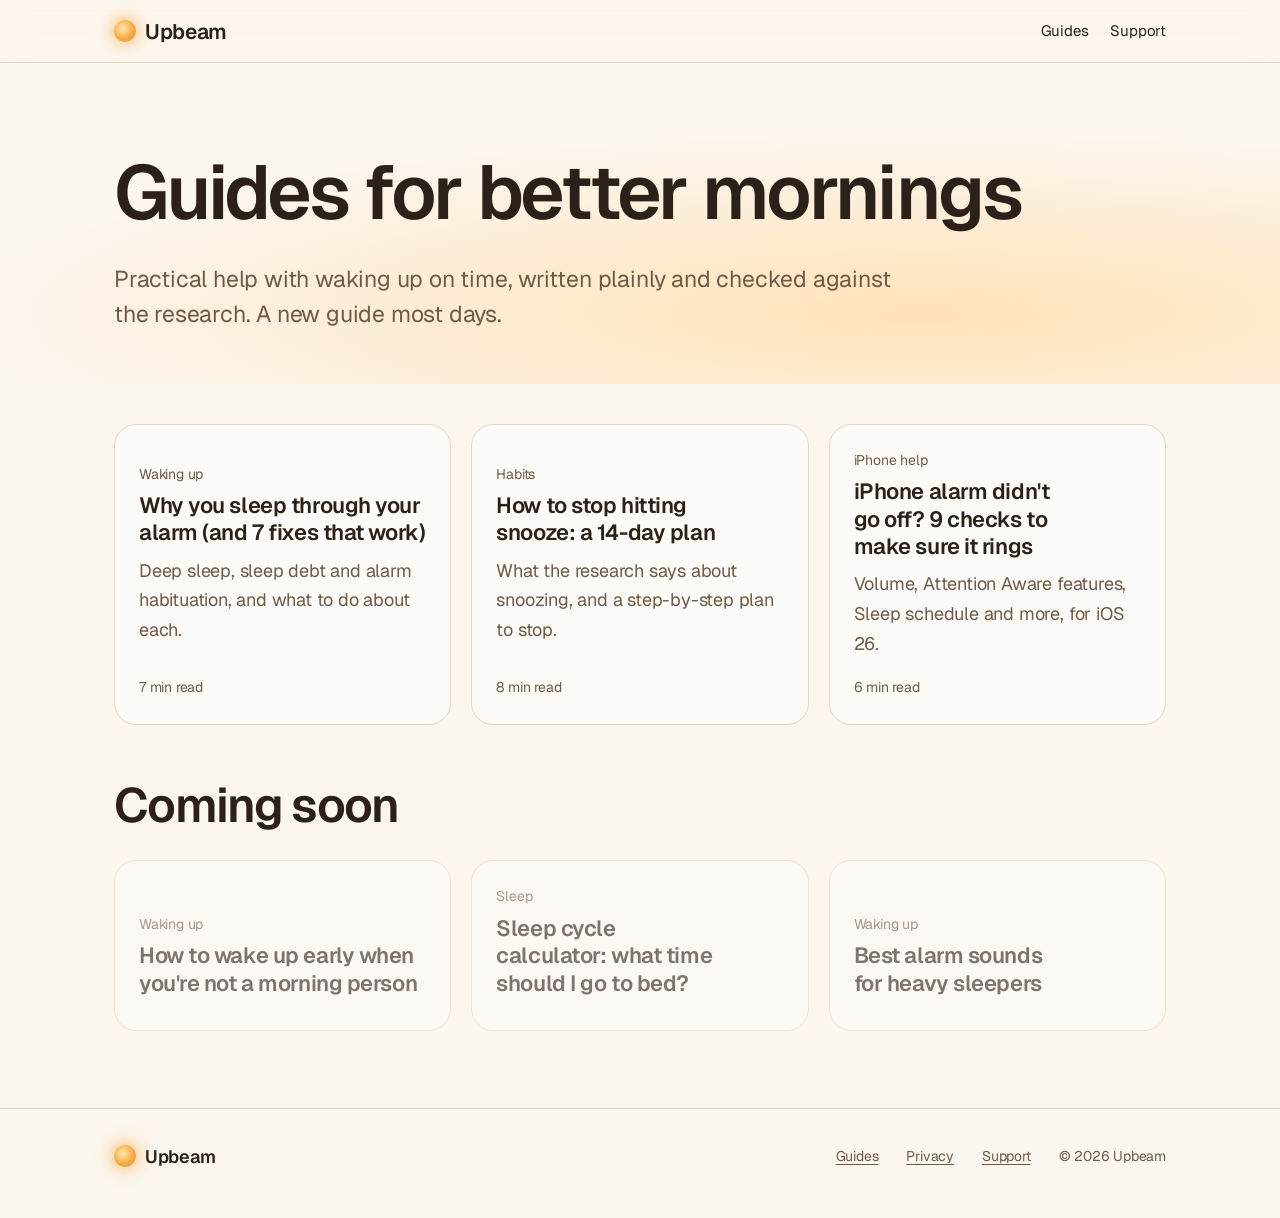
==== guides/index.html @ 90405f2b "Coral accent with Geist and a larger type scale (variant) Co-Authored-By: Claude Opus 5.5 <noreply@a" ====
<!DOCTYPE html>
<html lang="en">
<head>
<meta charset="utf-8">
<meta name="viewport" content="width=device-width,initial-scale=1">
<title>Wake-Up Guides | Upbeam</title>
<meta name="description" content="Practical, research-backed guides to waking up on time: heavy sleepers, snoozing, iPhone alarm problems and better mornings.">
<link rel="canonical" href="https://getupbeam.com/guides/">
<link rel="icon" href="../favicon.svg" type="image/svg+xml">
<link rel="preconnect" href="https://fonts.googleapis.com"><link rel="preconnect" href="https://fonts.gstatic.com" crossorigin>
<link href="https://fonts.googleapis.com/css2?family=Geist:wght@300..700&display=swap" rel="stylesheet">
<link rel="stylesheet" href="../style.css">
</head>
<body>
<nav class="top"><div class="wrap">
  <a class="logo" href="../index.html"><i></i>Upbeam</a>
  <a class="l" href="index.html">Guides</a>
  <a class="l" href="../support.html">Support</a>
</div></nav>

<header class="hero"><div class="wrap" style="grid-template-columns:minmax(0,1fr);padding-bottom:30px">
  <div>
    <h1>Guides for better mornings</h1>
    <p class="lead">Practical help with waking up on time, written plainly and checked against the research. A new guide most days.</p>
  </div>
</div></header>

<section class="band" style="padding-top:10px"><div class="wrap">
  <div class="glist">
    <a class="gcard" href="why-you-sleep-through-your-alarm.html"><span class="small">Waking up</span><h3>Why you sleep through your alarm (and 7 fixes that work)</h3><p class="sub">Deep sleep, sleep debt and alarm habituation, and what to do about each.</p><span class="small">7 min read</span></a>
    <a class="gcard" href="how-to-stop-hitting-snooze.html"><span class="small">Habits</span><h3>How to stop hitting snooze: a 14-day plan</h3><p class="sub">What the research says about snoozing, and a step-by-step plan to stop.</p><span class="small">8 min read</span></a>
    <a class="gcard" href="iphone-alarm-didnt-go-off.html"><span class="small">iPhone help</span><h3>iPhone alarm didn't go off? 9 checks to make sure it rings</h3><p class="sub">Volume, Attention Aware features, Sleep schedule and more, for iOS 26.</p><span class="small">6 min read</span></a>
  </div>
  <h2 style="margin-top:56px">Coming soon</h2>
  <div class="glist">
    <div class="gcard soon"><span class="small">Waking up</span><h3>How to wake up early when you're not a morning person</h3></div>
    <div class="gcard soon"><span class="small">Sleep</span><h3>Sleep cycle calculator: what time should I go to bed?</h3></div>
    <div class="gcard soon"><span class="small">Waking up</span><h3>Best alarm sounds for heavy sleepers</h3></div>
  </div>
</div></section>

<footer><div class="wrap">
  <a class="logo" href="../index.html"><i></i>Upbeam</a>
  <a href="index.html">Guides</a><a href="../privacy.html">Privacy</a><a href="../support.html">Support</a>
  <span>© 2026 Upbeam</span>
</div></footer>
</body>
</html>
---- style.css ----
/*
VOICE: calm, warm, trustworthy — a morning, not a sales pitch.
IDEA: the page is the sky of the Upbeam app: sunrise by day, moonlit at night.
PICTURE: a sun (moon at night) rising out of a soft horizon with the app's "rings in" card.
COLOUR and TYPE: warm beige sky, ink brown, sun gold accent; night indigo. Geist throughout, large confident headlines; coral accent from the sunrise.
LAYOUT: full-bleed sky hero, then calm bands; guides as a readable 680px column.
*/
:root{
  color-scheme:light dark;
  --bg:light-dark(#FBF6EE,#0B0D24);
  --bg2:light-dark(#F3E7D6,#121536);
  --ink:light-dark(#2B2118,#EEF0FF);
  --sub:light-dark(#6F5A47,#A7ABD0);
  --line:light-dark(#E6D7C3,#262A55);
  --card:light-dark(rgba(255,255,255,.62),rgba(255,255,255,.06));
  --sun:light-dark(#F4A63A,#ECE9FF);
  --glow:light-dark(#FFE2B8,#2A3062);
  --accent:light-dark(#D4513E,#FF8E7E);
  --coral:light-dark(#D4513E,#FF8E7E);
  --coralink:light-dark(#FFFFFF,#1A0F0C);
  --btn:light-dark(#2B2118,#EEF0FF);
  --btnink:light-dark(#FBF6EE,#0B0D24);
  --stars:light-dark(0,1);
}
:root[data-theme=light]{color-scheme:light}
:root[data-theme=dark]{color-scheme:dark}
@media (prefers-color-scheme:dark){:root:not([data-theme=light]){--stars:1}}
:root[data-theme=dark]{--stars:1}
:root[data-theme=light]{--stars:0}
*{box-sizing:border-box;min-width:0}
html{scroll-padding-top:72px}
body{margin:0;background:var(--bg);color:var(--ink);-webkit-font-smoothing:antialiased;-moz-osx-font-smoothing:grayscale;letter-spacing:-.011em;font:18px/1.65 Geist,-apple-system,BlinkMacSystemFont,"SF Pro Text","Helvetica Neue",Arial,sans-serif;overflow-x:clip}
a{color:var(--accent);text-underline-offset:3px}
h1,h2,h3{font-family:Geist,-apple-system,BlinkMacSystemFont,"SF Pro Text","Helvetica Neue",Arial,sans-serif;font-weight:600;letter-spacing:-.035em;line-height:1.04;text-wrap:balance;margin:0 0 .4em}
h1{font-size:clamp(44px,7.2vw,76px)}
h2{font-size:clamp(32px,4.4vw,48px)}
h3{font-size:22px;line-height:1.25;letter-spacing:-.02em}
p{margin:0 0 1em}
.wrap{max-width:1180px;margin:0 auto;padding:0 max(5vw,18px)}
.band{padding:clamp(40px,6vw,88px) 0}
.alt{background:var(--bg2)}
.sub{color:var(--sub)}
.small{font-size:14px;color:var(--sub)}

/* nav */
nav.top{position:sticky;top:0;z-index:10;backdrop-filter:blur(14px);-webkit-backdrop-filter:blur(14px);background:color-mix(in srgb,var(--bg) 78%,transparent);border-bottom:1px solid var(--line)}
nav.top .wrap{display:flex;align-items:center;gap:22px;min-height:62px;flex-wrap:wrap}
.logo{display:flex;align-items:center;gap:9px;letter-spacing:-.015em;font:600 21px Geist,-apple-system,BlinkMacSystemFont,"SF Pro Text","Helvetica Neue",Arial,sans-serif;color:var(--ink);text-decoration:none;margin-right:auto}
.logo i{width:22px;height:22px;border-radius:50%;background:radial-gradient(circle at 40% 38%,#FFE7B0,var(--sun) 60%);box-shadow:0 0 18px var(--sun)}
nav.top a.l{color:var(--ink);text-decoration:none;font-size:15px}
nav.top a.l:hover{color:var(--accent)}

.btn{display:inline-flex;align-items:center;gap:10px;min-height:52px;padding:0 26px;border-radius:999px;background:var(--coral);color:var(--coralink);font-weight:600;font-size:17px;letter-spacing:-.01em;box-shadow:0 10px 24px -12px color-mix(in srgb,var(--coral) 70%,transparent);text-decoration:none;border:0}
.btn svg{width:18px;height:18px;fill:currentColor}
.btn.ghost{background:transparent;color:var(--ink);border:1.5px solid var(--line);box-shadow:none}
.btn:focus-visible,a:focus-visible{outline:3px solid var(--sun);outline-offset:3px}

/* hero sky */
.hero{position:relative;overflow:hidden;background:radial-gradient(120% 90% at 72% 78%,var(--glow),var(--bg) 62%)}
.hero .wrap{position:relative;display:grid;grid-template-columns:minmax(0,1.05fr) minmax(0,1fr);gap:40px;align-items:center;padding-top:clamp(40px,7vw,96px);padding-bottom:clamp(40px,7vw,96px)}
.hero p.lead{font-size:clamp(19px,2.2vw,23px);line-height:1.5;color:var(--sub);max-width:34em}
.hero .ctas{display:flex;flex-wrap:wrap;gap:12px;margin:26px 0 14px}
.sky{position:relative;aspect-ratio:1/1;max-width:520px;width:100%;justify-self:center}
.sky svg{position:absolute;inset:0;width:100%;height:100%;overflow:visible}
.sky .stars{opacity:var(--stars);transition:opacity .6s}
.sky .body{fill:var(--sun)}
.sky .halo{fill:var(--sun);opacity:.22}
.ringcard{position:absolute;left:6%;right:6%;bottom:2%;padding:18px 20px;border-radius:24px;background:var(--card);backdrop-filter:blur(16px);-webkit-backdrop-filter:blur(16px);border:1px solid var(--line);box-shadow:0 20px 50px -24px rgba(43,33,24,.4)}
.ringcard b{display:block;color:var(--coral);letter-spacing:-.022em;font:600 34px/1 Geist,-apple-system,BlinkMacSystemFont,"SF Pro Text","Helvetica Neue",Arial,sans-serif;white-space:nowrap}
.ringcard .row{display:flex;justify-content:space-between;align-items:baseline;gap:10px;flex-wrap:wrap}
.nudges{display:flex;gap:8px;margin-top:12px;flex-wrap:wrap}
.nudges span{padding:6px 12px;border-radius:999px;border:1px solid var(--line);font-size:14px;white-space:nowrap}
@media (prefers-reduced-motion:no-preference){.sky .rise{animation:rise 3.2s cubic-bezier(.2,.7,.2,1) both}@keyframes rise{from{transform:translateY(90px)}to{transform:none}}}

/* features */
.grid3{display:grid;grid-template-columns:repeat(3,minmax(0,1fr));gap:22px;margin-top:34px}
.feat{padding:26px;border-radius:22px;background:var(--card);border:1px solid var(--line)}
.feat .ic{width:44px;height:44px;border-radius:50%;display:grid;place-items:center;background:var(--glow);margin-bottom:14px}
.feat .ic svg{width:22px;height:22px;stroke:var(--ink);fill:none;stroke-width:1.8;stroke-linecap:round;stroke-linejoin:round}

/* pricing */
.prices{display:grid;grid-template-columns:repeat(3,minmax(0,1fr));gap:18px;margin-top:30px;align-items:stretch}
.price{padding:26px;border-radius:22px;border:1px solid var(--line);background:var(--card);display:flex;flex-direction:column}
.price .amt{letter-spacing:-.022em;font:600 40px/1 Geist,-apple-system,BlinkMacSystemFont,"SF Pro Text","Helvetica Neue",Arial,sans-serif;margin:10px 0 4px;white-space:nowrap}
.price.hero-p{background:var(--coral);color:var(--coralink);border-color:transparent}
.price.hero-p .sub,.price.hero-p .small{color:color-mix(in srgb,var(--coralink) 80%,transparent)}
.tag{display:inline-block;align-self:flex-start;padding:4px 10px;border-radius:999px;background:var(--sun);color:#2B2118;font-size:13px;font-weight:600}

/* promise */
.promise{display:grid;grid-template-columns:minmax(0,1fr) minmax(0,1fr);gap:40px;align-items:center}
.promise ul{list-style:none;padding:0;margin:0;display:grid;gap:12px}
.promise li{padding:14px 18px;border-radius:16px;background:var(--card);border:1px solid var(--line)}

/* guides list */
.glist{display:grid;grid-template-columns:repeat(3,minmax(0,1fr));gap:20px;margin-top:30px}
.gcard{display:flex;flex-direction:column;padding:24px;border-radius:22px;border:1px solid var(--line);background:var(--card);color:var(--ink);text-decoration:none;transition:transform .2s}
.gcard:hover{transform:translateY(-3px)}
.gcard h3{margin-top:6px}
.gcard .small{margin-top:auto}
.gcard.soon{opacity:.6;pointer-events:none}

/* faq */
details{border-bottom:1px solid var(--line);padding:16px 0}
summary{cursor:pointer;font-weight:600;font-size:18px;list-style:none;display:flex;justify-content:space-between;gap:14px}
summary::after{content:"+";font-size:22px;line-height:1;color:var(--sub)}
details[open] summary::after{content:"–"}
details p{margin:10px 0 0;color:var(--sub)}

/* article */
.article{max-width:700px;margin:0 auto;padding:0 max(5vw,18px)}
.article header{padding:clamp(36px,6vw,72px) 0 20px}
.article h2{margin-top:1.6em;font-size:clamp(27px,3.2vw,34px)}
.article h3{margin-top:1.3em}
.article li{margin-bottom:.5em}
.crumbs{font-size:14px;color:var(--sub);margin-bottom:14px}
.crumbs a{color:var(--sub)}
.tldr{padding:20px 22px;border-radius:18px;background:var(--bg2);border:1px solid var(--line);margin:8px 0 24px}
.tldr>strong{display:block;margin-bottom:6px}
.tldr ul{margin:0;padding-left:20px}
.note{padding:14px 18px;border-left:3px solid var(--sun);background:var(--card);border-radius:0 12px 12px 0;margin:18px 0}
.cta{margin:40px 0;padding:28px;border-radius:24px;background:radial-gradient(120% 120% at 85% 100%,var(--glow),var(--bg2) 70%);border:1px solid var(--line)}
.cta h3{font-size:26px}
.related{display:grid;gap:10px;margin:10px 0 40px;padding:0;list-style:none}
.related a{display:block;padding:14px 18px;border-radius:14px;border:1px solid var(--line);text-decoration:none;color:var(--ink);background:var(--card)}
.sources{font-size:14px;color:var(--sub)}
.sources li{margin-bottom:.3em;overflow-wrap:anywhere}
table{width:100%;border-collapse:collapse;margin:16px 0 22px;font-size:15px}
th,td{text-align:left;padding:10px 8px;border-bottom:1px solid var(--line);vertical-align:top}
th{font-weight:600}

footer{border-top:1px solid var(--line);padding:36px 0 50px;font-size:14px;color:var(--sub)}
footer .wrap{display:flex;flex-wrap:wrap;gap:18px 28px;align-items:center}
footer a{color:var(--sub)}
footer .logo{font-size:18px;margin-right:auto}

@media (max-width:900px){.grid3,.glist,.prices{grid-template-columns:minmax(0,1fr)}.promise{grid-template-columns:minmax(0,1fr)}}
@media (max-width:760px){.hero .wrap{grid-template-columns:minmax(0,1fr)}.sky{max-width:420px}nav.top a.l.hide{display:none}}
@media (max-width:600px){table{font-size:13px}.stack thead{display:none}.stack tr{display:grid;padding-block:10px;border-bottom:1px solid var(--line)}.stack td{display:flow-root;border:0;padding:3px 0;padding-inline-start:8em;text-align:start}.stack td::before{content:attr(data-l);float:inline-start;width:7.5em;margin-inline-start:-8em;font-weight:600}}
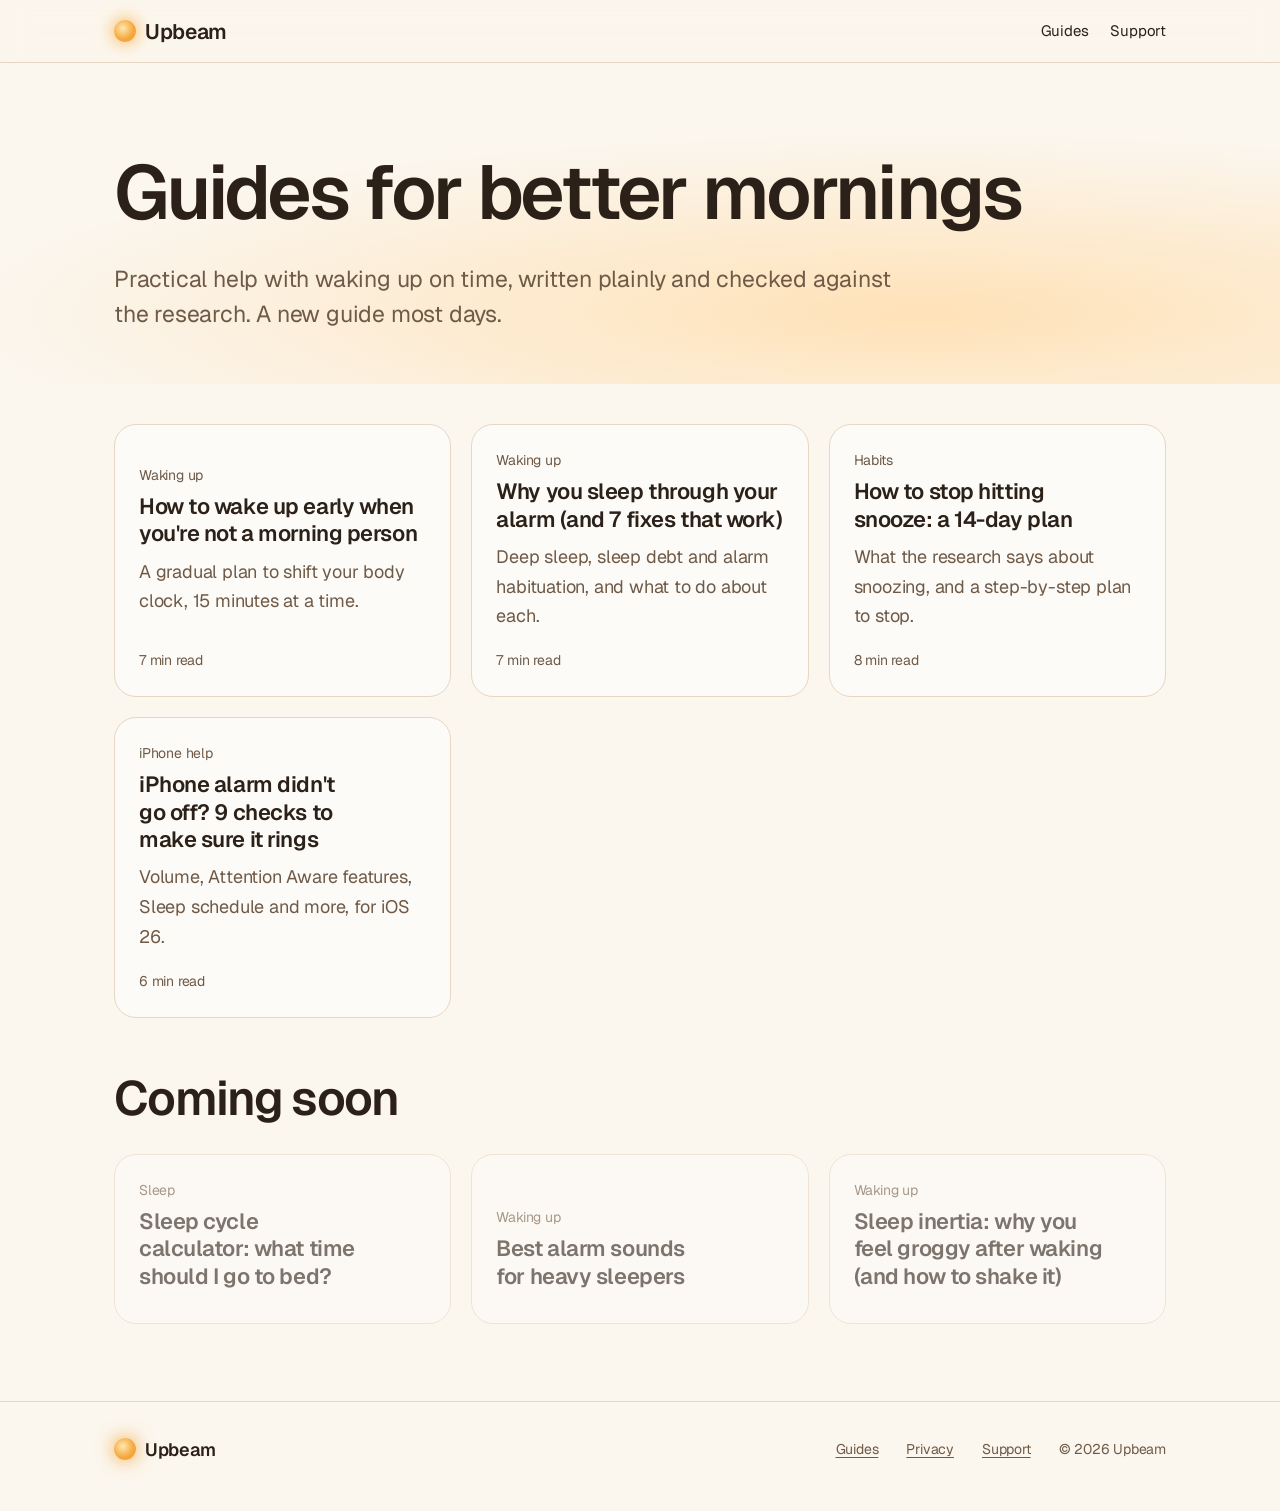
==== commit 6ccf9cd7: "Guide: How to wake up early when you're not a morning person Co-Authored-By: Claude Opus 5.5 <norepl" ====
--- a/guides/index.html
+++ b/guides/index.html
@@ -27,15 +27,16 @@
 
 <section class="band" style="padding-top:10px"><div class="wrap">
   <div class="glist">
+    <a class="gcard" href="how-to-wake-up-early.html"><span class="small">Waking up</span><h3>How to wake up early when you're not a morning person</h3><p class="sub">A gradual plan to shift your body clock, 15 minutes at a time.</p><span class="small">7 min read</span></a>
     <a class="gcard" href="why-you-sleep-through-your-alarm.html"><span class="small">Waking up</span><h3>Why you sleep through your alarm (and 7 fixes that work)</h3><p class="sub">Deep sleep, sleep debt and alarm habituation, and what to do about each.</p><span class="small">7 min read</span></a>
     <a class="gcard" href="how-to-stop-hitting-snooze.html"><span class="small">Habits</span><h3>How to stop hitting snooze: a 14-day plan</h3><p class="sub">What the research says about snoozing, and a step-by-step plan to stop.</p><span class="small">8 min read</span></a>
     <a class="gcard" href="iphone-alarm-didnt-go-off.html"><span class="small">iPhone help</span><h3>iPhone alarm didn't go off? 9 checks to make sure it rings</h3><p class="sub">Volume, Attention Aware features, Sleep schedule and more, for iOS 26.</p><span class="small">6 min read</span></a>
   </div>
   <h2 style="margin-top:56px">Coming soon</h2>
   <div class="glist">
-    <div class="gcard soon"><span class="small">Waking up</span><h3>How to wake up early when you're not a morning person</h3></div>
     <div class="gcard soon"><span class="small">Sleep</span><h3>Sleep cycle calculator: what time should I go to bed?</h3></div>
     <div class="gcard soon"><span class="small">Waking up</span><h3>Best alarm sounds for heavy sleepers</h3></div>
+    <div class="gcard soon"><span class="small">Waking up</span><h3>Sleep inertia: why you feel groggy after waking (and how to shake it)</h3></div>
   </div>
 </div></section>
 
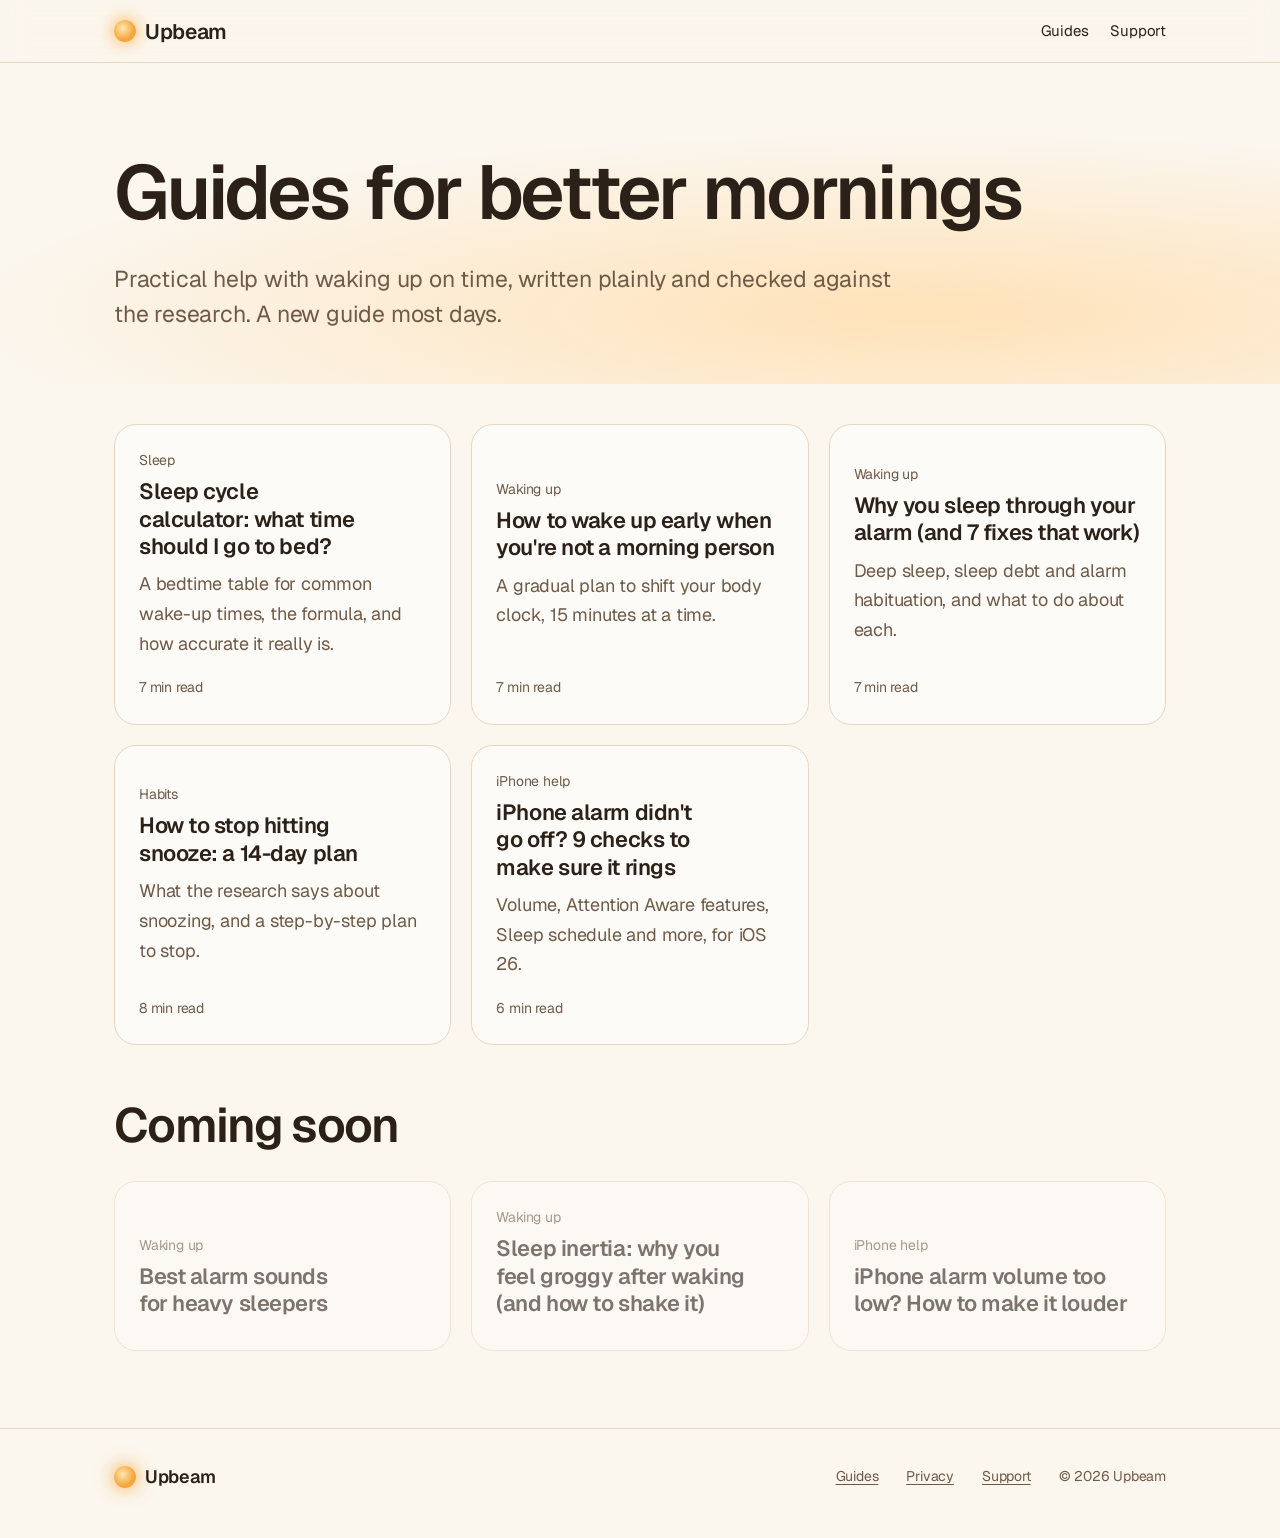
==== commit 008a155b: "Guide: Sleep cycle calculator: what time should I go to bed? Co-Authored-By: Claude Opus 5.5 <norepl" ====
--- a/guides/index.html
+++ b/guides/index.html
@@ -27,6 +27,7 @@
 
 <section class="band" style="padding-top:10px"><div class="wrap">
   <div class="glist">
+    <a class="gcard" href="sleep-cycle-calculator.html"><span class="small">Sleep</span><h3>Sleep cycle calculator: what time should I go to bed?</h3><p class="sub">A bedtime table for common wake-up times, the formula, and how accurate it really is.</p><span class="small">7 min read</span></a>
     <a class="gcard" href="how-to-wake-up-early.html"><span class="small">Waking up</span><h3>How to wake up early when you're not a morning person</h3><p class="sub">A gradual plan to shift your body clock, 15 minutes at a time.</p><span class="small">7 min read</span></a>
     <a class="gcard" href="why-you-sleep-through-your-alarm.html"><span class="small">Waking up</span><h3>Why you sleep through your alarm (and 7 fixes that work)</h3><p class="sub">Deep sleep, sleep debt and alarm habituation, and what to do about each.</p><span class="small">7 min read</span></a>
     <a class="gcard" href="how-to-stop-hitting-snooze.html"><span class="small">Habits</span><h3>How to stop hitting snooze: a 14-day plan</h3><p class="sub">What the research says about snoozing, and a step-by-step plan to stop.</p><span class="small">8 min read</span></a>
@@ -34,9 +35,9 @@
   </div>
   <h2 style="margin-top:56px">Coming soon</h2>
   <div class="glist">
-    <div class="gcard soon"><span class="small">Sleep</span><h3>Sleep cycle calculator: what time should I go to bed?</h3></div>
     <div class="gcard soon"><span class="small">Waking up</span><h3>Best alarm sounds for heavy sleepers</h3></div>
     <div class="gcard soon"><span class="small">Waking up</span><h3>Sleep inertia: why you feel groggy after waking (and how to shake it)</h3></div>
+    <div class="gcard soon"><span class="small">iPhone help</span><h3>iPhone alarm volume too low? How to make it louder</h3></div>
   </div>
 </div></section>
 
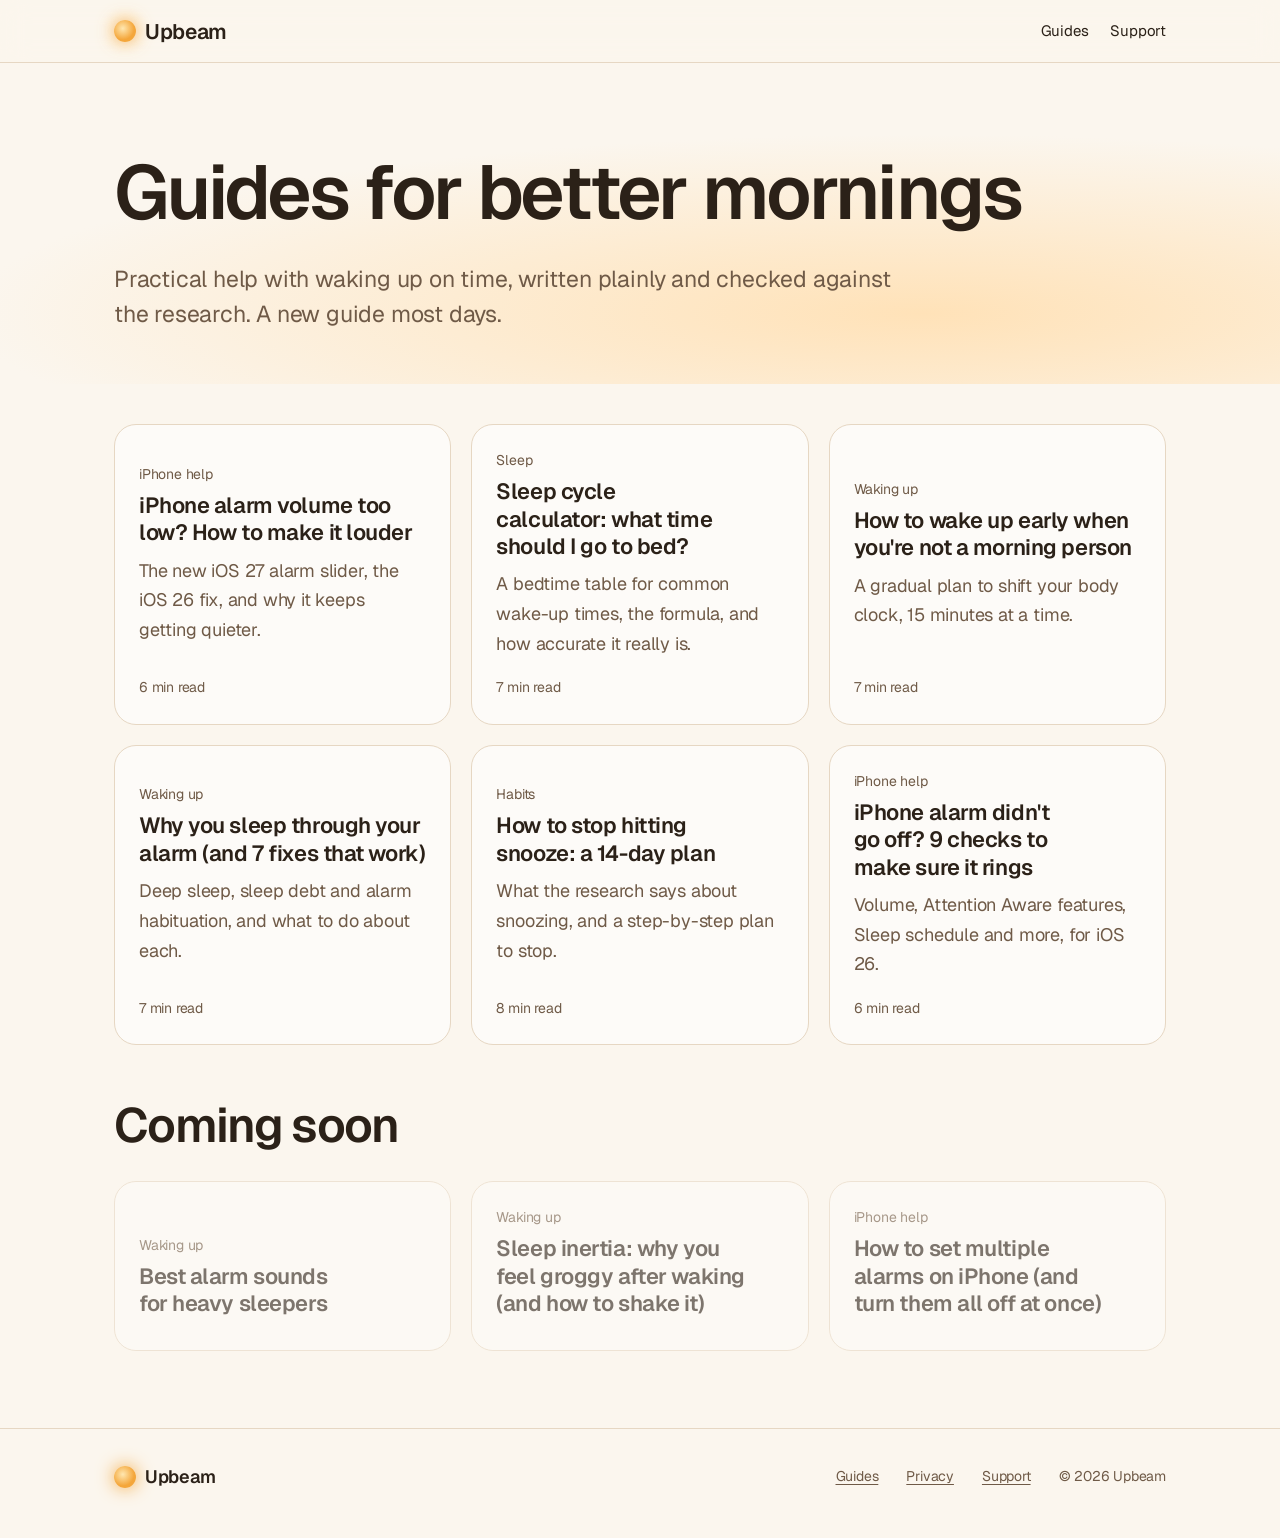
==== commit cbbd05b3: "Guide: iPhone alarm volume too low? How to make it louder Co-Authored-By: Claude Opus 5.5 <noreply@a" ====
--- a/guides/index.html
+++ b/guides/index.html
@@ -9,7 +9,7 @@
 <link rel="icon" href="../favicon.svg" type="image/svg+xml">
 <link rel="preconnect" href="https://fonts.googleapis.com"><link rel="preconnect" href="https://fonts.gstatic.com" crossorigin>
 <link href="https://fonts.googleapis.com/css2?family=Geist:wght@300..700&display=swap" rel="stylesheet">
-<link rel="stylesheet" href="../style.css">
+<link rel="stylesheet" href="../style.css?v=20261121">
 </head>
 <body>
 <nav class="top"><div class="wrap">
@@ -27,6 +27,7 @@
 
 <section class="band" style="padding-top:10px"><div class="wrap">
   <div class="glist">
+    <a class="gcard" href="iphone-alarm-volume-too-low.html"><span class="small">iPhone help</span><h3>iPhone alarm volume too low? How to make it louder</h3><p class="sub">The new iOS 27 alarm slider, the iOS 26 fix, and why it keeps getting quieter.</p><span class="small">6 min read</span></a>
     <a class="gcard" href="sleep-cycle-calculator.html"><span class="small">Sleep</span><h3>Sleep cycle calculator: what time should I go to bed?</h3><p class="sub">A bedtime table for common wake-up times, the formula, and how accurate it really is.</p><span class="small">7 min read</span></a>
     <a class="gcard" href="how-to-wake-up-early.html"><span class="small">Waking up</span><h3>How to wake up early when you're not a morning person</h3><p class="sub">A gradual plan to shift your body clock, 15 minutes at a time.</p><span class="small">7 min read</span></a>
     <a class="gcard" href="why-you-sleep-through-your-alarm.html"><span class="small">Waking up</span><h3>Why you sleep through your alarm (and 7 fixes that work)</h3><p class="sub">Deep sleep, sleep debt and alarm habituation, and what to do about each.</p><span class="small">7 min read</span></a>
@@ -37,7 +38,7 @@
   <div class="glist">
     <div class="gcard soon"><span class="small">Waking up</span><h3>Best alarm sounds for heavy sleepers</h3></div>
     <div class="gcard soon"><span class="small">Waking up</span><h3>Sleep inertia: why you feel groggy after waking (and how to shake it)</h3></div>
-    <div class="gcard soon"><span class="small">iPhone help</span><h3>iPhone alarm volume too low? How to make it louder</h3></div>
+    <div class="gcard soon"><span class="small">iPhone help</span><h3>How to set multiple alarms on iPhone (and turn them all off at once)</h3></div>
   </div>
 </div></section>
 
--- a/style.css
+++ b/style.css
@@ -80,11 +80,11 @@
 
 /* pricing */
 .prices{display:grid;grid-template-columns:repeat(3,minmax(0,1fr));gap:18px;margin-top:30px;align-items:stretch}
-.price{padding:26px;border-radius:22px;border:1px solid var(--line);background:var(--card);display:flex;flex-direction:column}
-.price .amt{letter-spacing:-.022em;font:600 40px/1 Geist,-apple-system,BlinkMacSystemFont,"SF Pro Text","Helvetica Neue",Arial,sans-serif;margin:10px 0 4px;white-space:nowrap}
+.price{padding:clamp(20px,2.2vw,26px);border-radius:22px;border:1px solid var(--line);background:var(--card);display:flex;flex-direction:column;container-type:inline-size}
+.price .amt{letter-spacing:-.022em;font:600 40px/1 Geist,-apple-system,BlinkMacSystemFont,"SF Pro Text","Helvetica Neue",Arial,sans-serif;font-size:clamp(26px,17cqi,40px);margin:10px 0 4px;white-space:nowrap;display:flex;flex-wrap:wrap;align-items:baseline;column-gap:.2em;row-gap:4px}
 .price.hero-p{background:var(--coral);color:var(--coralink);border-color:transparent}
 .price.hero-p .sub,.price.hero-p .small{color:color-mix(in srgb,var(--coralink) 80%,transparent)}
-.tag{display:inline-block;align-self:flex-start;padding:4px 10px;border-radius:999px;background:var(--sun);color:#2B2118;font-size:13px;font-weight:600}
+.tag{display:inline-block;align-self:flex-start;max-width:100%;padding:4px 10px;border-radius:999px;background:var(--sun);color:#2B2118;font-size:13px;font-weight:600;line-height:1.35}
 
 /* promise */
 .promise{display:grid;grid-template-columns:minmax(0,1fr) minmax(0,1fr);gap:40px;align-items:center}
@@ -136,3 +136,22 @@
 @media (max-width:900px){.grid3,.glist,.prices{grid-template-columns:minmax(0,1fr)}.promise{grid-template-columns:minmax(0,1fr)}}
 @media (max-width:760px){.hero .wrap{grid-template-columns:minmax(0,1fr)}.sky{max-width:420px}nav.top a.l.hide{display:none}}
 @media (max-width:600px){table{font-size:13px}.stack thead{display:none}.stack tr{display:grid;padding-block:10px;border-bottom:1px solid var(--line)}.stack td{display:flow-root;border:0;padding:3px 0;padding-inline-start:8em;text-align:start}.stack td::before{content:attr(data-l);float:inline-start;width:7.5em;margin-inline-start:-8em;font-weight:600}}
+
+/* waitlist */
+.waitlist{margin:18px 0 6px;max-width:34em}
+.waitlist .row{display:flex;flex-wrap:wrap;gap:10px}
+.waitlist input[type=email]{flex:1 1 15em;min-height:52px;padding:0 20px;border-radius:999px;border:1.5px solid var(--line);background:var(--card);color:var(--ink);font:inherit;font-size:17px}
+.waitlist input[type=email]:focus-visible{outline:3px solid var(--sun);outline-offset:2px}
+.waitlist button.btn{cursor:pointer;font-family:inherit}
+.waitlist button.btn:disabled{opacity:.6}
+.waitlist label.opt{display:flex;gap:8px;align-items:flex-start;margin-top:10px;font-size:14px;color:var(--sub)}
+.waitlist label.opt input{margin-top:4px;accent-color:var(--coral)}
+.waitlist .wl-msg{min-height:1.5em;margin:8px 0 0;font-size:15px;font-weight:600;color:var(--ink)}
+.waitlist .hp{position:absolute;left:-9999px;width:1px;height:1px;overflow:hidden}
+.waitlist.done .row{opacity:.55}
+.wl-lead{margin:26px 0 0}
+.price .amt s.was{font-size:.5em;font-weight:500;opacity:.7}
+.prices.four{grid-template-columns:repeat(4,minmax(0,1fr))}
+@media (max-width:1200px){.prices.four{grid-template-columns:repeat(2,minmax(0,1fr))}}
+@media (max-width:600px){.prices.four{grid-template-columns:minmax(0,1fr)}}
+.waitlist .wl-fine{margin:8px 0 0;font-size:13px}
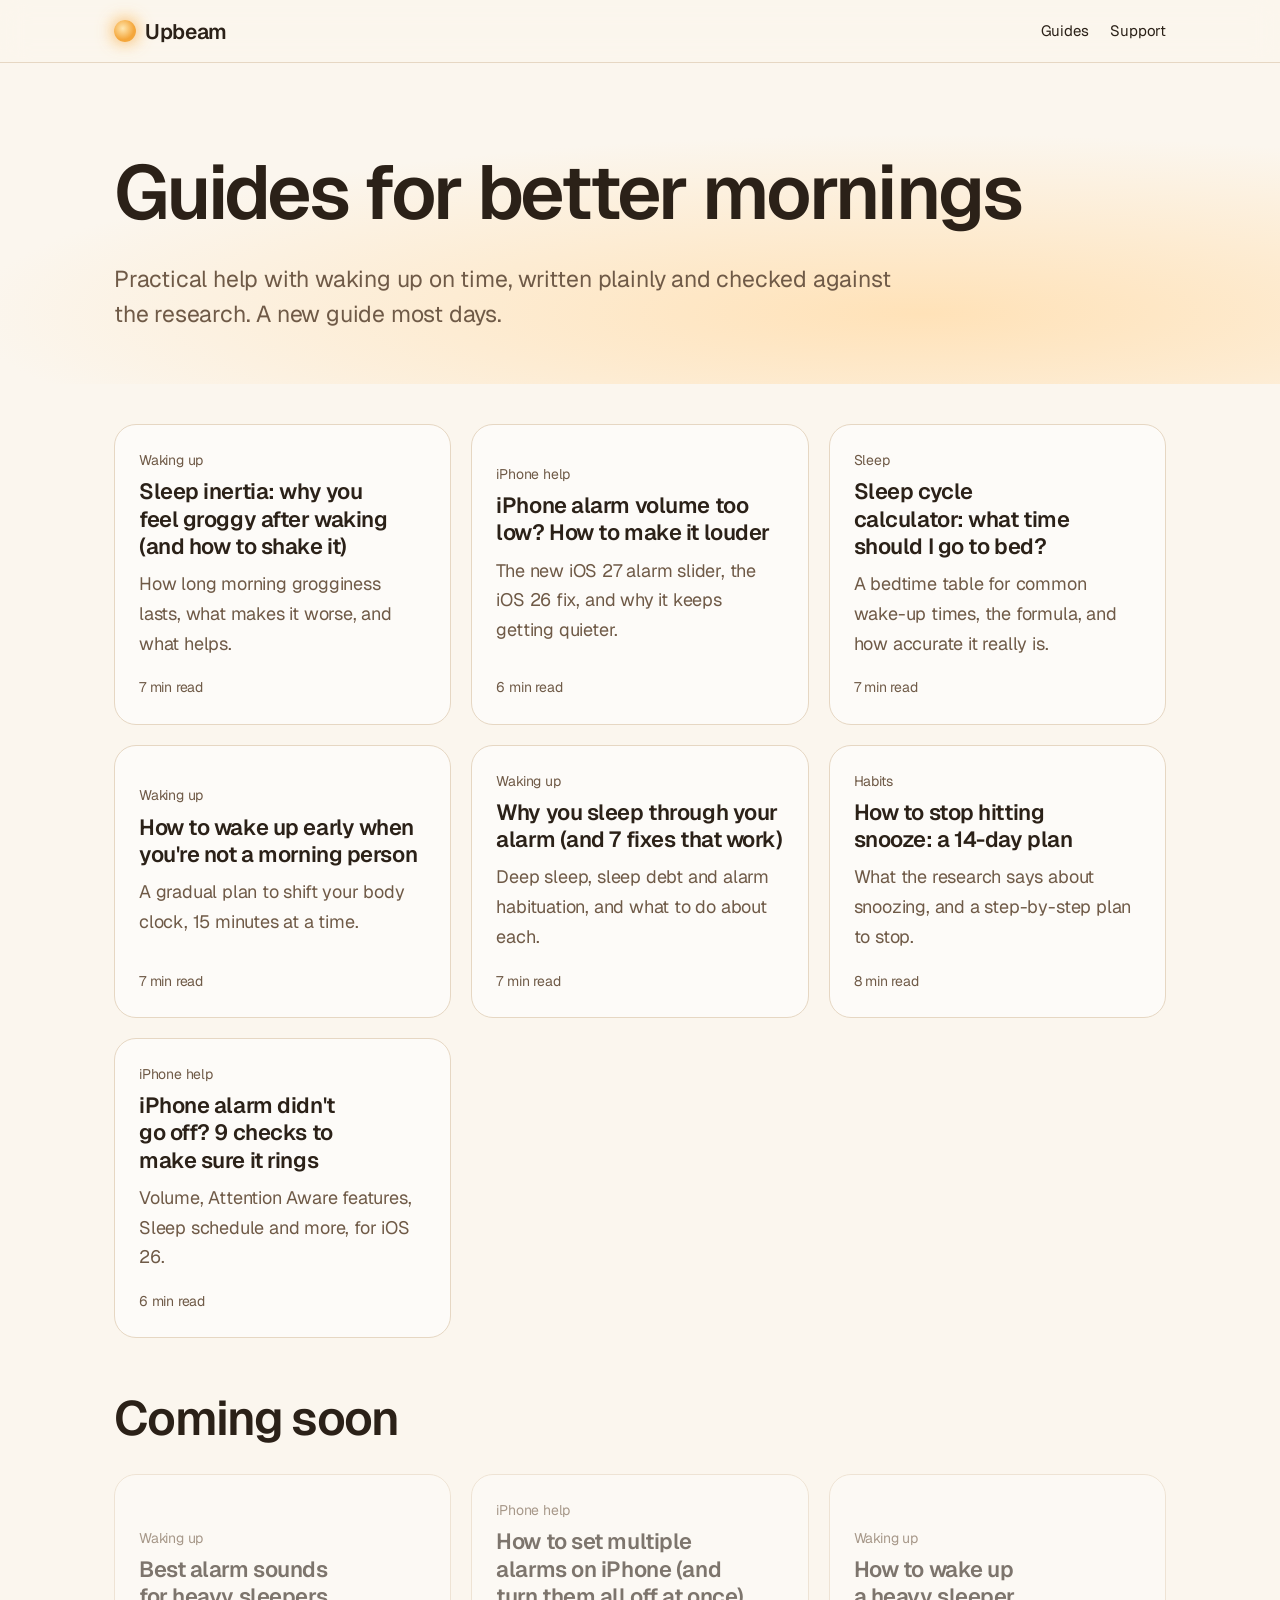
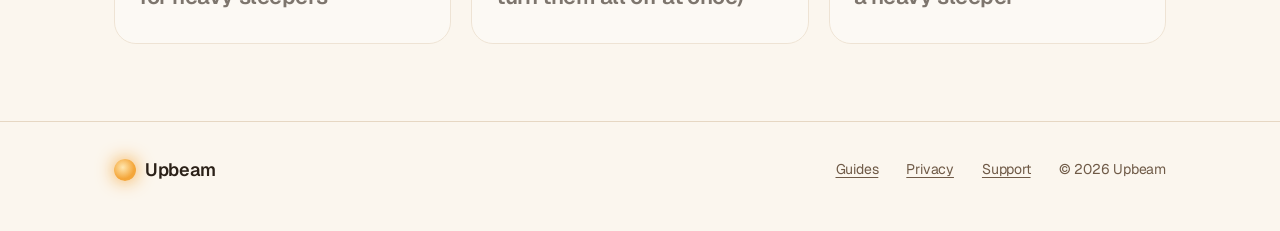
==== commit b74184e4: "Guide: Sleep inertia: why you feel groggy after waking (and how to shake it) Co-Authored-By: Claude " ====
--- a/guides/index.html
+++ b/guides/index.html
@@ -27,6 +27,7 @@
 
 <section class="band" style="padding-top:10px"><div class="wrap">
   <div class="glist">
+    <a class="gcard" href="sleep-inertia.html"><span class="small">Waking up</span><h3>Sleep inertia: why you feel groggy after waking (and how to shake it)</h3><p class="sub">How long morning grogginess lasts, what makes it worse, and what helps.</p><span class="small">7 min read</span></a>
     <a class="gcard" href="iphone-alarm-volume-too-low.html"><span class="small">iPhone help</span><h3>iPhone alarm volume too low? How to make it louder</h3><p class="sub">The new iOS 27 alarm slider, the iOS 26 fix, and why it keeps getting quieter.</p><span class="small">6 min read</span></a>
     <a class="gcard" href="sleep-cycle-calculator.html"><span class="small">Sleep</span><h3>Sleep cycle calculator: what time should I go to bed?</h3><p class="sub">A bedtime table for common wake-up times, the formula, and how accurate it really is.</p><span class="small">7 min read</span></a>
     <a class="gcard" href="how-to-wake-up-early.html"><span class="small">Waking up</span><h3>How to wake up early when you're not a morning person</h3><p class="sub">A gradual plan to shift your body clock, 15 minutes at a time.</p><span class="small">7 min read</span></a>
@@ -37,8 +38,8 @@
   <h2 style="margin-top:56px">Coming soon</h2>
   <div class="glist">
     <div class="gcard soon"><span class="small">Waking up</span><h3>Best alarm sounds for heavy sleepers</h3></div>
-    <div class="gcard soon"><span class="small">Waking up</span><h3>Sleep inertia: why you feel groggy after waking (and how to shake it)</h3></div>
     <div class="gcard soon"><span class="small">iPhone help</span><h3>How to set multiple alarms on iPhone (and turn them all off at once)</h3></div>
+    <div class="gcard soon"><span class="small">Waking up</span><h3>How to wake up a heavy sleeper</h3></div>
   </div>
 </div></section>
 
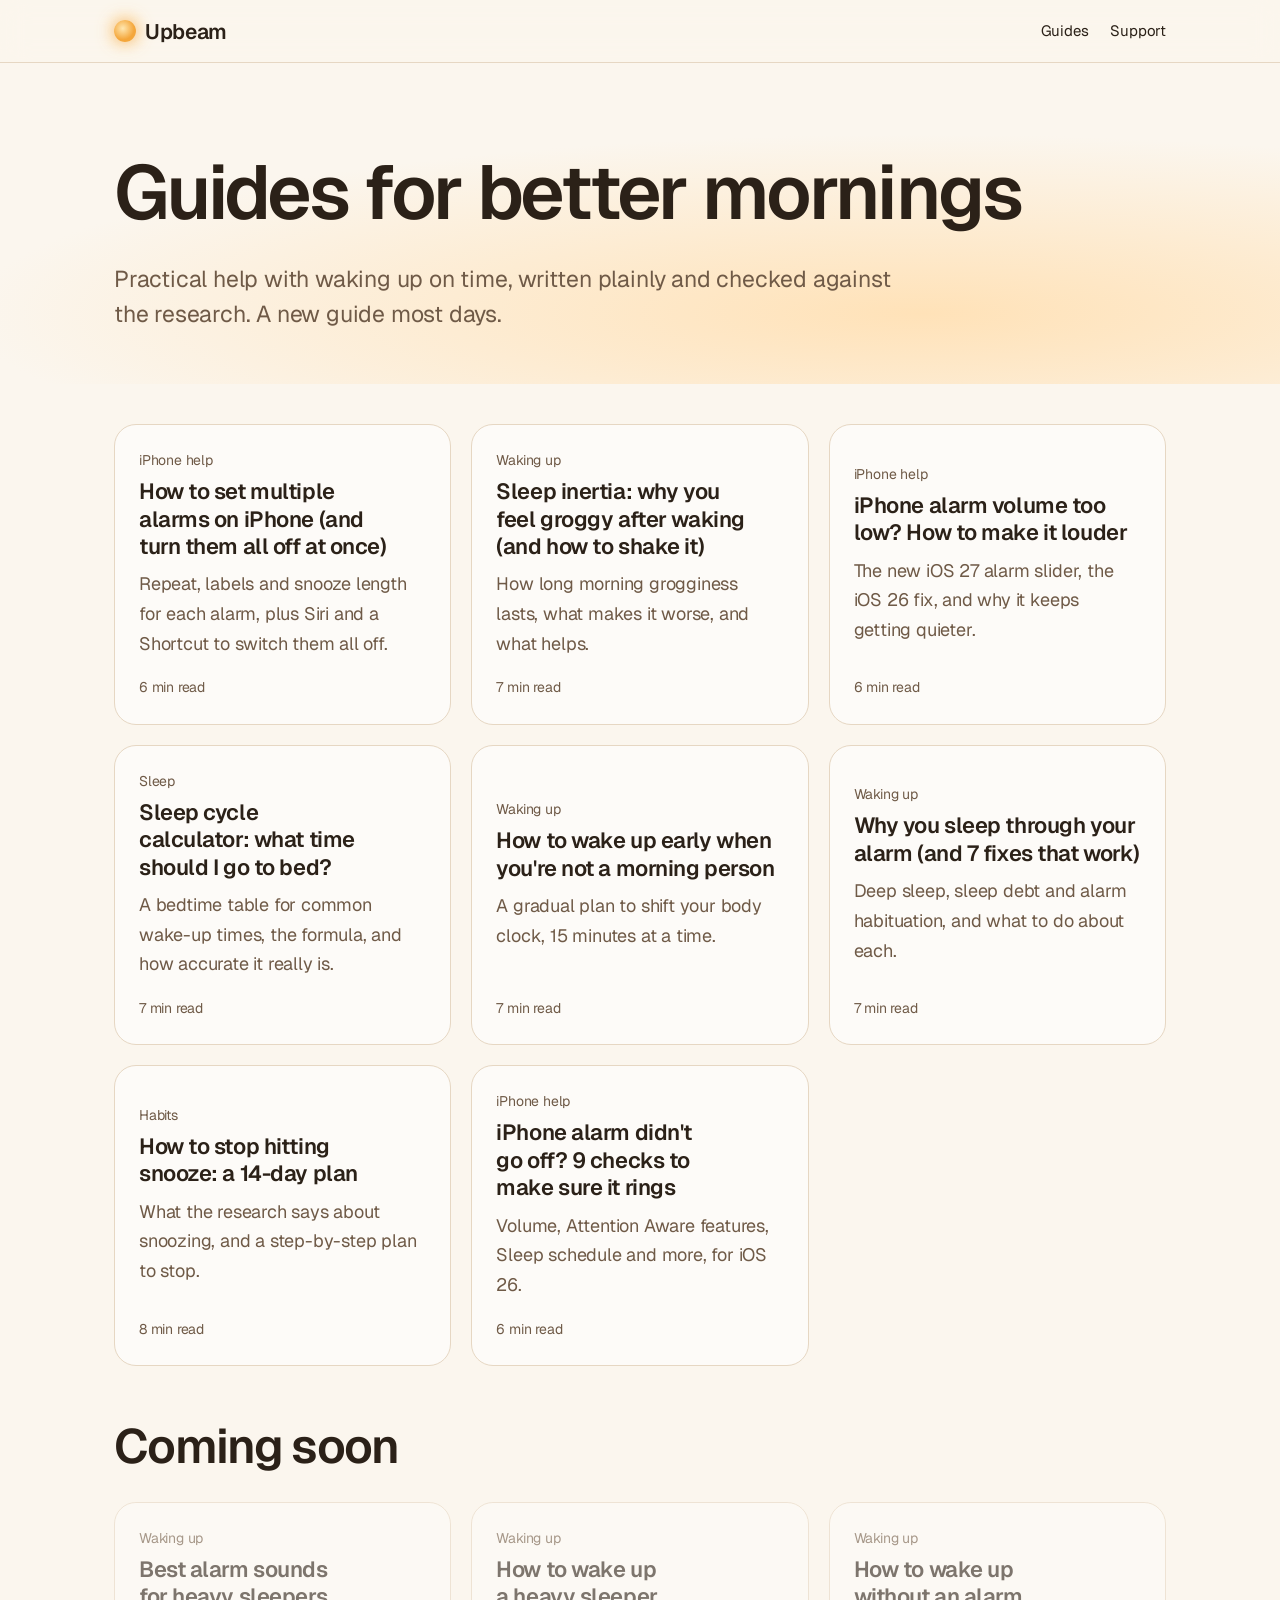
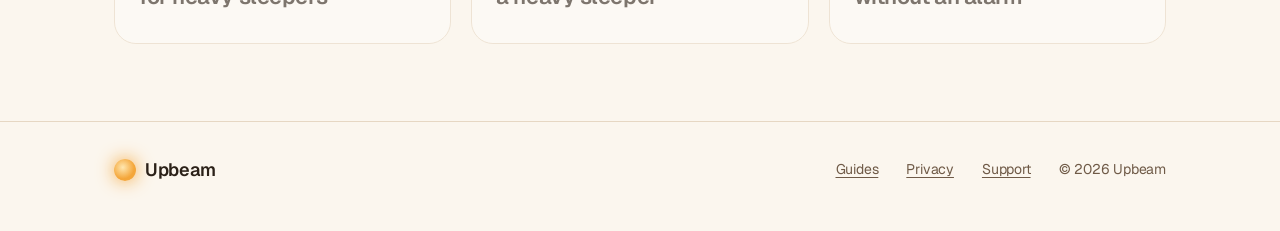
==== commit ea73d3ca: "Guide: How to set multiple alarms on iPhone (and turn them all off at once) Co-Authored-By: Claude O" ====
--- a/guides/index.html
+++ b/guides/index.html
@@ -27,6 +27,7 @@
 
 <section class="band" style="padding-top:10px"><div class="wrap">
   <div class="glist">
+    <a class="gcard" href="how-to-set-multiple-alarms-on-iphone.html"><span class="small">iPhone help</span><h3>How to set multiple alarms on iPhone (and turn them all off at once)</h3><p class="sub">Repeat, labels and snooze length for each alarm, plus Siri and a Shortcut to switch them all off.</p><span class="small">6 min read</span></a>
     <a class="gcard" href="sleep-inertia.html"><span class="small">Waking up</span><h3>Sleep inertia: why you feel groggy after waking (and how to shake it)</h3><p class="sub">How long morning grogginess lasts, what makes it worse, and what helps.</p><span class="small">7 min read</span></a>
     <a class="gcard" href="iphone-alarm-volume-too-low.html"><span class="small">iPhone help</span><h3>iPhone alarm volume too low? How to make it louder</h3><p class="sub">The new iOS 27 alarm slider, the iOS 26 fix, and why it keeps getting quieter.</p><span class="small">6 min read</span></a>
     <a class="gcard" href="sleep-cycle-calculator.html"><span class="small">Sleep</span><h3>Sleep cycle calculator: what time should I go to bed?</h3><p class="sub">A bedtime table for common wake-up times, the formula, and how accurate it really is.</p><span class="small">7 min read</span></a>
@@ -38,8 +39,8 @@
   <h2 style="margin-top:56px">Coming soon</h2>
   <div class="glist">
     <div class="gcard soon"><span class="small">Waking up</span><h3>Best alarm sounds for heavy sleepers</h3></div>
-    <div class="gcard soon"><span class="small">iPhone help</span><h3>How to set multiple alarms on iPhone (and turn them all off at once)</h3></div>
     <div class="gcard soon"><span class="small">Waking up</span><h3>How to wake up a heavy sleeper</h3></div>
+    <div class="gcard soon"><span class="small">Waking up</span><h3>How to wake up without an alarm</h3></div>
   </div>
 </div></section>
 
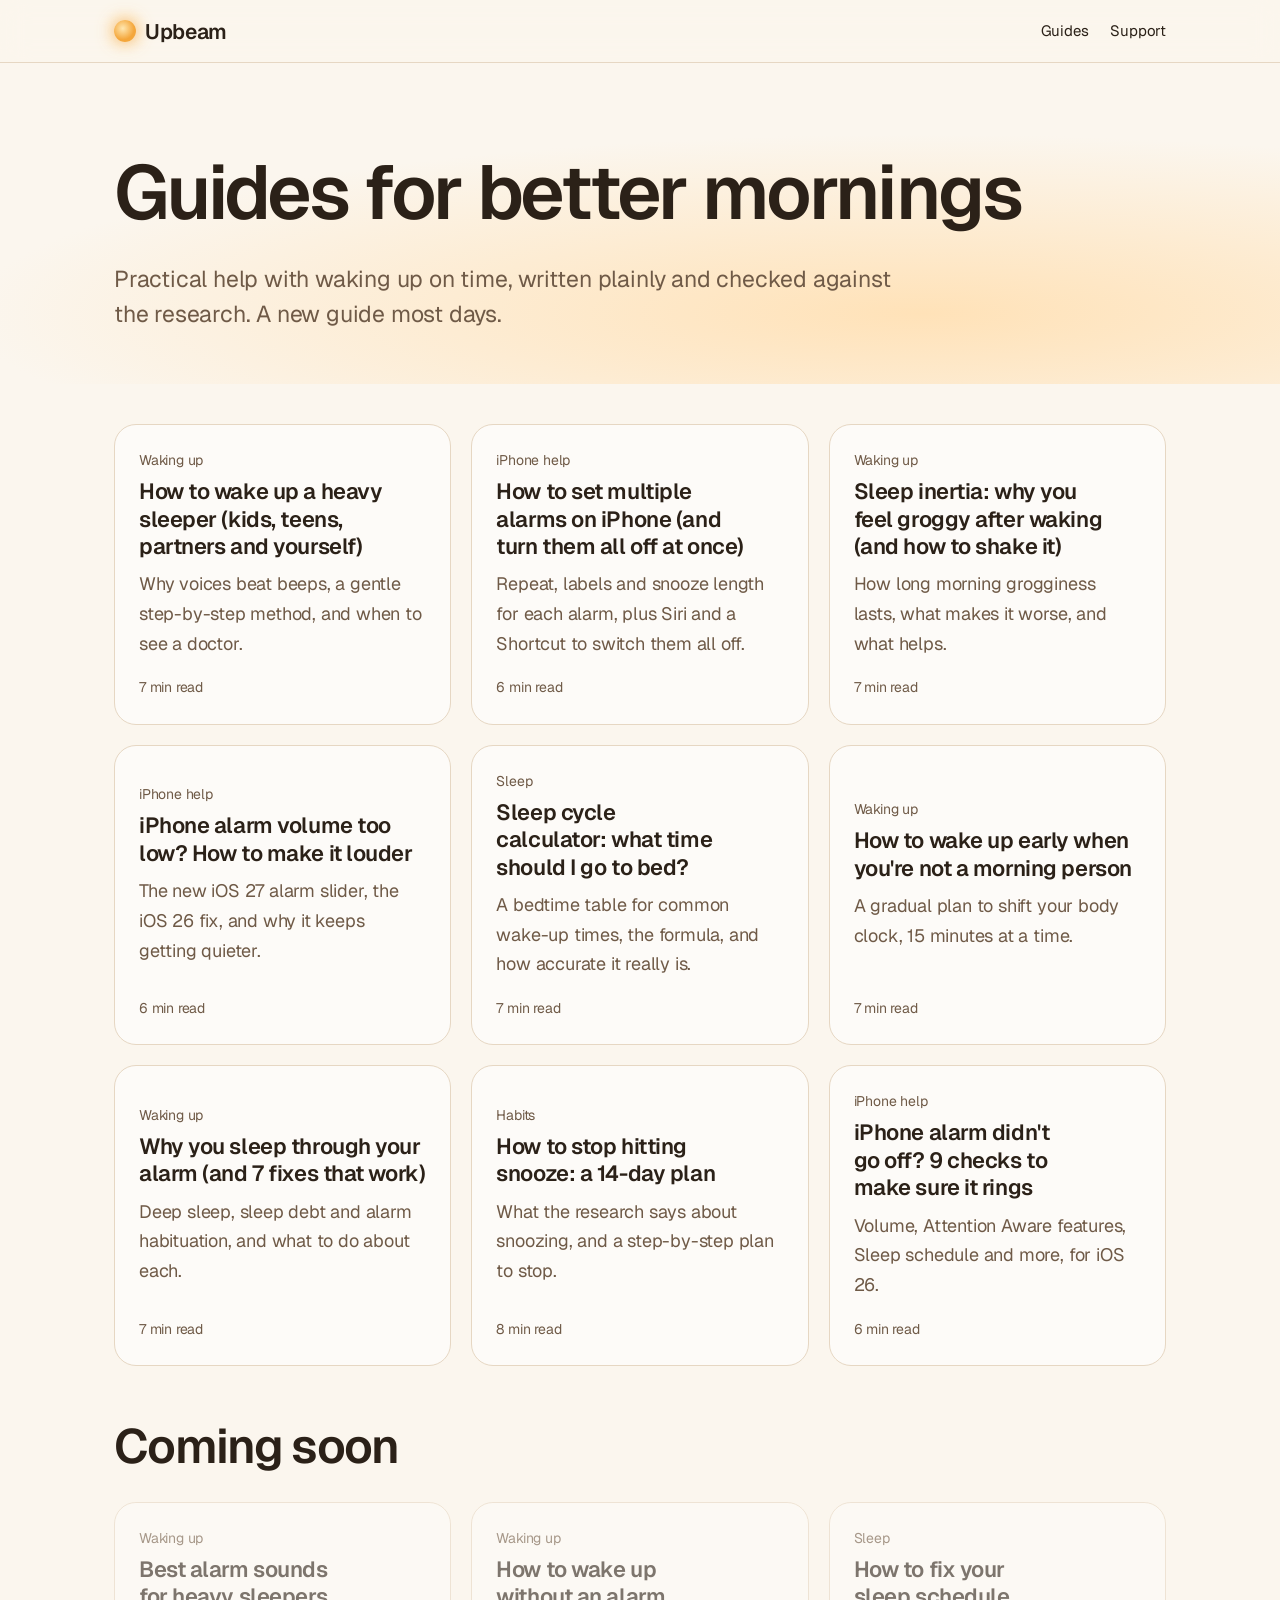
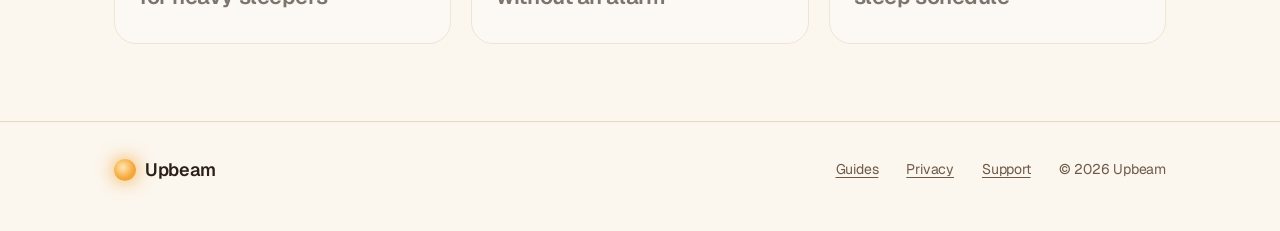
==== commit 13d82dc9: "Guide: How to wake up a heavy sleeper (kids, teens, partners and yourself) Co-Authored-By: Claude Op" ====
--- a/guides/index.html
+++ b/guides/index.html
@@ -27,6 +27,7 @@
 
 <section class="band" style="padding-top:10px"><div class="wrap">
   <div class="glist">
+    <a class="gcard" href="how-to-wake-up-a-heavy-sleeper.html"><span class="small">Waking up</span><h3>How to wake up a heavy sleeper (kids, teens, partners and yourself)</h3><p class="sub">Why voices beat beeps, a gentle step-by-step method, and when to see a doctor.</p><span class="small">7 min read</span></a>
     <a class="gcard" href="how-to-set-multiple-alarms-on-iphone.html"><span class="small">iPhone help</span><h3>How to set multiple alarms on iPhone (and turn them all off at once)</h3><p class="sub">Repeat, labels and snooze length for each alarm, plus Siri and a Shortcut to switch them all off.</p><span class="small">6 min read</span></a>
     <a class="gcard" href="sleep-inertia.html"><span class="small">Waking up</span><h3>Sleep inertia: why you feel groggy after waking (and how to shake it)</h3><p class="sub">How long morning grogginess lasts, what makes it worse, and what helps.</p><span class="small">7 min read</span></a>
     <a class="gcard" href="iphone-alarm-volume-too-low.html"><span class="small">iPhone help</span><h3>iPhone alarm volume too low? How to make it louder</h3><p class="sub">The new iOS 27 alarm slider, the iOS 26 fix, and why it keeps getting quieter.</p><span class="small">6 min read</span></a>
@@ -39,8 +40,8 @@
   <h2 style="margin-top:56px">Coming soon</h2>
   <div class="glist">
     <div class="gcard soon"><span class="small">Waking up</span><h3>Best alarm sounds for heavy sleepers</h3></div>
-    <div class="gcard soon"><span class="small">Waking up</span><h3>How to wake up a heavy sleeper</h3></div>
     <div class="gcard soon"><span class="small">Waking up</span><h3>How to wake up without an alarm</h3></div>
+    <div class="gcard soon"><span class="small">Sleep</span><h3>How to fix your sleep schedule</h3></div>
   </div>
 </div></section>
 
